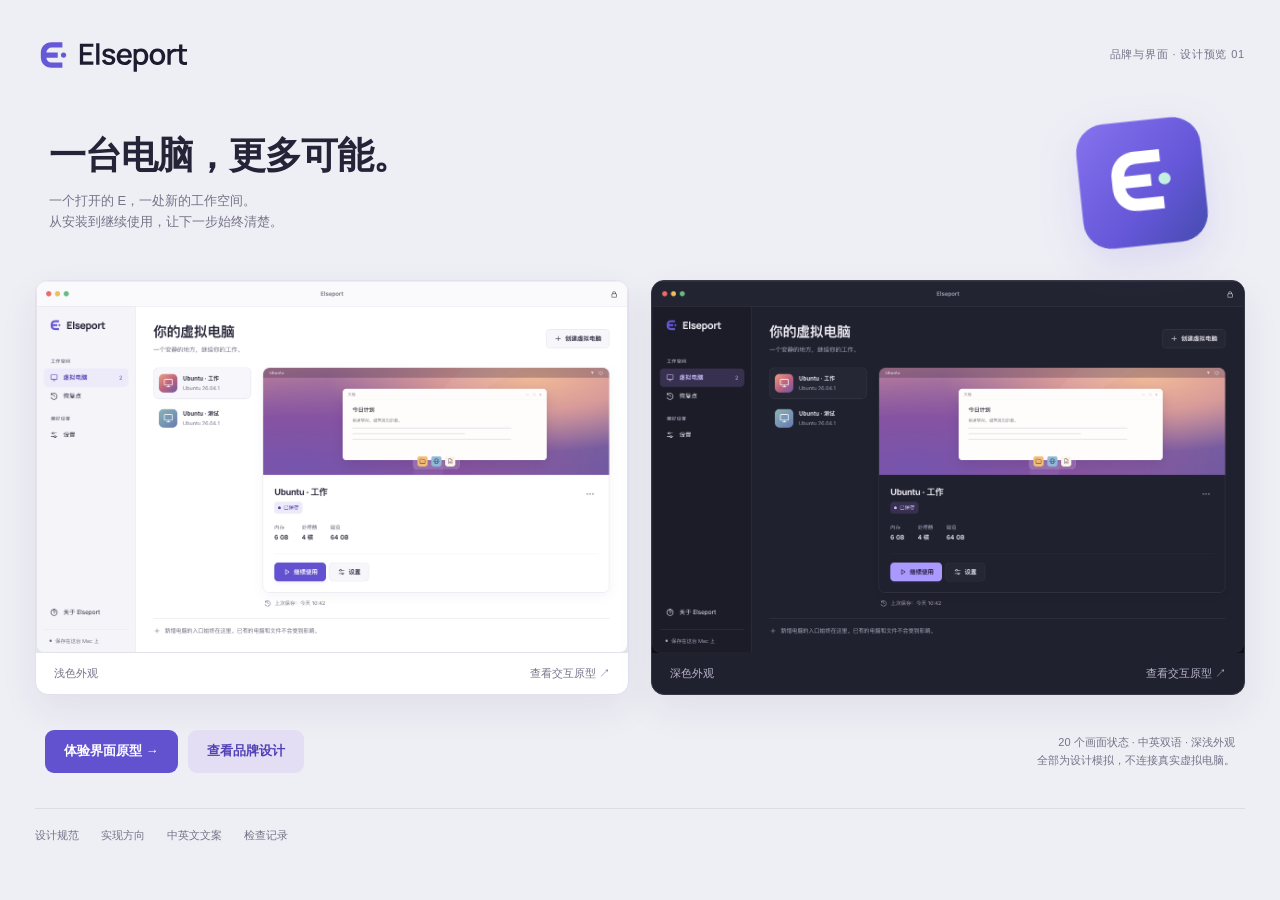
==== doc/design/index.html @ 81194137 "Introduce Elseport macOS and Linux desktop integration Add the Elseport identity, bilingual README, " ====
<!doctype html>
<!-- $Id$ -->
<!-- Elseport: private local review entry point. -->
<html lang="zh-CN">
<head>
    <meta charset="utf-8">
    <meta name="viewport" content="width=device-width, initial-scale=1">
    <title>Elseport · 品牌与界面</title>
    <link rel="icon" href="prototype/assets/mark.svg" type="image/svg+xml">
    <style>
        @font-face{font-family:Manrope;src:url(prototype/assets/Manrope.ttf);font-weight:200 800}
        *{box-sizing:border-box}body{margin:0;background:#eeeef5;color:#242337;font:14px/1.6 -apple-system,BlinkMacSystemFont,sans-serif}a{text-decoration:none;color:inherit}
        .wrap{max-width:1340px;margin:auto;padding:34px 35px 28px}header{display:flex;align-items:center;justify-content:space-between;font-size:11px;color:#777387;letter-spacing:.8px}header img{width:155px;height:auto}
        .hero{display:flex;align-items:center;justify-content:space-between;margin:43px 14px 33px}.hero h1{font-size:37px;letter-spacing:-1px;line-height:1.25;margin:0 0 12px}.hero p{color:#777387;margin:0;font-size:13px}.hero img{width:128px;height:128px;filter:drop-shadow(0 15px 20px #6659d826);transform:rotate(-6deg);margin-right:25px}
        .screens{display:grid;grid-template-columns:1fr 1fr;gap:22px}.screen{border-radius:13px;overflow:hidden;background:white;box-shadow:0 14px 38px #36304d12;border:1px solid #e3dfee}.screen img{display:block;width:100%}.label{padding:12px 18px;font-size:11px;color:#777387;display:flex;justify-content:space-between}.dark{background:#20212e;border-color:#373747}.dark .label{color:#bab4cd}
        .actions{display:flex;justify-content:space-between;align-items:center;margin:28px 10px 0;gap:24px}.buttons{display:flex;gap:10px}.button{padding:11px 19px;border-radius:9px;background:#6252cf;color:#fff;font-size:13px;font-weight:600;display:inline-block}.button.secondary{color:#5142b5;background:#e4def5}.note{font-size:11px;color:#777387;text-align:right}.specs{margin-top:28px;padding-top:18px;border-top:1px solid #dedae8;display:flex;gap:22px;font-size:11px;color:#777387}.specs a:hover{text-decoration:underline}a:focus-visible{outline:3px solid #9b8de8;outline-offset:4px}
        @media(max-width:850px){.wrap{padding:25px}.hero{margin:32px 0}.hero h1{font-size:28px}.hero img{width:95px;height:95px;margin:0}.screens{grid-template-columns:1fr}.actions{align-items:flex-start;flex-direction:column}.note{text-align:left}.specs{flex-wrap:wrap}}
    </style>
</head>
<body>
    <main class="wrap">
        <header><img src="prototype/assets/logo-light.svg" alt="Elseport"><span>品牌与界面 · 设计预览 01</span></header>
        <section class="hero"><div><h1>一台电脑，更多可能。</h1><p>一个打开的 E，一处新的工作空间。<br>从安装到继续使用，让下一步始终清楚。</p></div><img src="prototype/assets/app-icon.svg" alt="Elseport 应用图标"></section>
        <section class="screens" aria-label="浅色与深色管理器预览">
            <a class="screen" href="prototype/?lang=zh&theme=light"><img src="previews/window-light.png" alt="浅色管理器，可进入交互原型"><div class="label"><span>浅色外观</span><span>查看交互原型 ↗</span></div></a>
            <a class="screen dark" href="prototype/?lang=zh&theme=dark"><img src="previews/window-dark.png" alt="深色管理器，可进入交互原型"><div class="label"><span>深色外观</span><span>查看交互原型 ↗</span></div></a>
        </section>
        <section class="actions"><div class="buttons"><a class="button" href="prototype/">体验界面原型 →</a><a class="button secondary" href="brand.html">查看品牌设计</a></div><p class="note">20 个画面状态 · 中英双语 · 深浅外观<br>全部为设计模拟，不连接真实虚拟电脑。</p></section>
        <footer class="specs"><a href="DESIGN.md">设计规范</a><a href="IMPLEMENTATION-DECISION.md">实现方向</a><a href="COPY.md">中英文文案</a><a href="VALIDATION.md">检查记录</a></footer>
    </main>
</body>
</html>
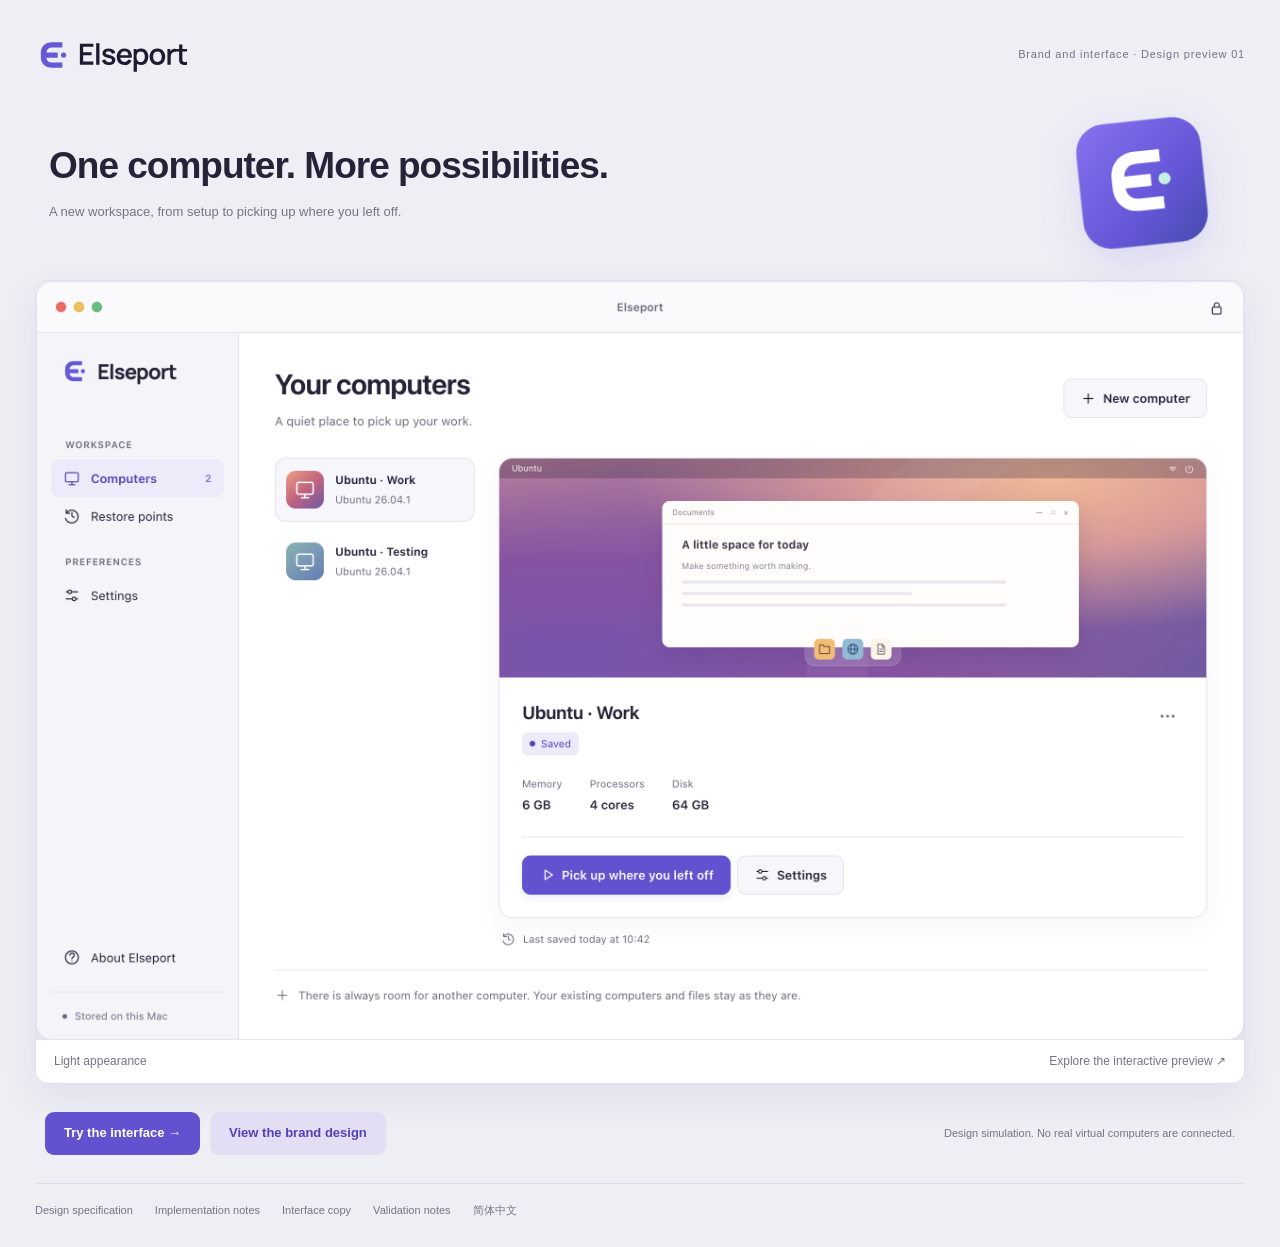
==== commit 1732ec70: "Use localized light UI previews in documentation Give the English and Chinese README their own full-" ====
--- a/doc/design/index.html
+++ b/doc/design/index.html
@@ -1,32 +1,32 @@
 <!doctype html>
 <!-- $Id$ -->
-<!-- Elseport: private local review entry point. -->
-<html lang="zh-CN">
+<!-- Elseport: local interface preview. -->
+<html lang="en">
 <head>
     <meta charset="utf-8">
     <meta name="viewport" content="width=device-width, initial-scale=1">
-    <title>Elseport · 品牌与界面</title>
+    <title>Elseport · Interface preview</title>
     <link rel="icon" href="prototype/assets/mark.svg" type="image/svg+xml">
     <style>
         @font-face{font-family:Manrope;src:url(prototype/assets/Manrope.ttf);font-weight:200 800}
         *{box-sizing:border-box}body{margin:0;background:#eeeef5;color:#242337;font:14px/1.6 -apple-system,BlinkMacSystemFont,sans-serif}a{text-decoration:none;color:inherit}
         .wrap{max-width:1340px;margin:auto;padding:34px 35px 28px}header{display:flex;align-items:center;justify-content:space-between;font-size:11px;color:#777387;letter-spacing:.8px}header img{width:155px;height:auto}
         .hero{display:flex;align-items:center;justify-content:space-between;margin:43px 14px 33px}.hero h1{font-size:37px;letter-spacing:-1px;line-height:1.25;margin:0 0 12px}.hero p{color:#777387;margin:0;font-size:13px}.hero img{width:128px;height:128px;filter:drop-shadow(0 15px 20px #6659d826);transform:rotate(-6deg);margin-right:25px}
-        .screens{display:grid;grid-template-columns:1fr 1fr;gap:22px}.screen{border-radius:13px;overflow:hidden;background:white;box-shadow:0 14px 38px #36304d12;border:1px solid #e3dfee}.screen img{display:block;width:100%}.label{padding:12px 18px;font-size:11px;color:#777387;display:flex;justify-content:space-between}.dark{background:#20212e;border-color:#373747}.dark .label{color:#bab4cd}
-        .actions{display:flex;justify-content:space-between;align-items:center;margin:28px 10px 0;gap:24px}.buttons{display:flex;gap:10px}.button{padding:11px 19px;border-radius:9px;background:#6252cf;color:#fff;font-size:13px;font-weight:600;display:inline-block}.button.secondary{color:#5142b5;background:#e4def5}.note{font-size:11px;color:#777387;text-align:right}.specs{margin-top:28px;padding-top:18px;border-top:1px solid #dedae8;display:flex;gap:22px;font-size:11px;color:#777387}.specs a:hover{text-decoration:underline}a:focus-visible{outline:3px solid #9b8de8;outline-offset:4px}
-        @media(max-width:850px){.wrap{padding:25px}.hero{margin:32px 0}.hero h1{font-size:28px}.hero img{width:95px;height:95px;margin:0}.screens{grid-template-columns:1fr}.actions{align-items:flex-start;flex-direction:column}.note{text-align:left}.specs{flex-wrap:wrap}}
+        .screens{display:block}.screen{display:block;border-radius:13px;overflow:hidden;background:white;box-shadow:0 14px 38px #36304d12;border:1px solid #e3dfee}.screen img{display:block;width:100%;height:auto}.label{padding:12px 18px;font-size:12px;color:#777387;display:flex;justify-content:space-between}
+        .actions{display:flex;justify-content:space-between;align-items:center;margin:28px 10px 0;gap:24px}.buttons{display:flex;gap:10px;flex-wrap:wrap}.button{padding:11px 19px;border-radius:9px;background:#6252cf;color:#fff;font-size:13px;font-weight:600;display:inline-block}.button.secondary{color:#5142b5;background:#e4def5}.note{font-size:11px;color:#777387;text-align:right}.specs{margin-top:28px;padding-top:18px;border-top:1px solid #dedae8;display:flex;gap:22px;font-size:11px;color:#777387}.specs a:hover{text-decoration:underline}a:focus-visible{outline:3px solid #9b8de8;outline-offset:4px}
+        @media(max-width:850px){.wrap{padding:25px}.hero{margin:32px 0}.hero h1{font-size:28px}.hero img{width:95px;height:95px;margin:0}.actions{align-items:flex-start;flex-direction:column}.note{text-align:left}.specs{flex-wrap:wrap}}
     </style>
 </head>
 <body>
     <main class="wrap">
-        <header><img src="prototype/assets/logo-light.svg" alt="Elseport"><span>品牌与界面 · 设计预览 01</span></header>
-        <section class="hero"><div><h1>一台电脑，更多可能。</h1><p>一个打开的 E，一处新的工作空间。<br>从安装到继续使用，让下一步始终清楚。</p></div><img src="prototype/assets/app-icon.svg" alt="Elseport 应用图标"></section>
-        <section class="screens" aria-label="浅色与深色管理器预览">
-            <a class="screen" href="prototype/?lang=zh&theme=light"><img src="previews/window-light.png" alt="浅色管理器，可进入交互原型"><div class="label"><span>浅色外观</span><span>查看交互原型 ↗</span></div></a>
-            <a class="screen dark" href="prototype/?lang=zh&theme=dark"><img src="previews/window-dark.png" alt="深色管理器，可进入交互原型"><div class="label"><span>深色外观</span><span>查看交互原型 ↗</span></div></a>
+        <header><img src="prototype/assets/logo-light.svg" alt="Elseport"><span data-copy="eyebrow">Brand and interface · Design preview 01</span></header>
+        <section class="hero"><div><h1 data-copy="title">One computer. More possibilities.</h1><p data-copy="intro">A new workspace, from setup to picking up where you left off.</p></div><img src="prototype/assets/app-icon.svg" alt="Elseport app icon" id="app-icon"></section>
+        <section class="screens" aria-label="Light interface preview" id="screens">
+            <a class="screen" href="prototype/?lang=en&theme=light" id="screen-link"><img src="previews/readme-light-en.png" alt="Elseport in English, light appearance" id="screen-image" width="2560" height="1608"><div class="label"><span data-copy="appearance">Light appearance</span><span data-copy="open">Explore the interactive preview ↗</span></div></a>
         </section>
-        <section class="actions"><div class="buttons"><a class="button" href="prototype/">体验界面原型 →</a><a class="button secondary" href="brand.html">查看品牌设计</a></div><p class="note">20 个画面状态 · 中英双语 · 深浅外观<br>全部为设计模拟，不连接真实虚拟电脑。</p></section>
-        <footer class="specs"><a href="DESIGN.md">设计规范</a><a href="IMPLEMENTATION-DECISION.md">实现方向</a><a href="COPY.md">中英文文案</a><a href="VALIDATION.md">检查记录</a></footer>
+        <section class="actions"><div class="buttons"><a class="button" href="prototype/?lang=en&theme=light" id="prototype-link" data-copy="try">Try the interface →</a><a class="button secondary" href="brand.html" data-copy="brand">View the brand design</a></div><p class="note" data-copy="note">Design simulation. No real virtual computers are connected.</p></section>
+        <footer class="specs"><a href="DESIGN.md" data-copy="spec">Design specification</a><a href="IMPLEMENTATION-DECISION.md" data-copy="implementation">Implementation notes</a><a href="COPY.md" data-copy="copy">Interface copy</a><a href="VALIDATION.md" data-copy="validation">Validation notes</a><a href="?lang=zh" id="language-link" lang="zh-CN">简体中文</a></footer>
     </main>
+    <script src="preview.js"></script>
 </body>
 </html>
